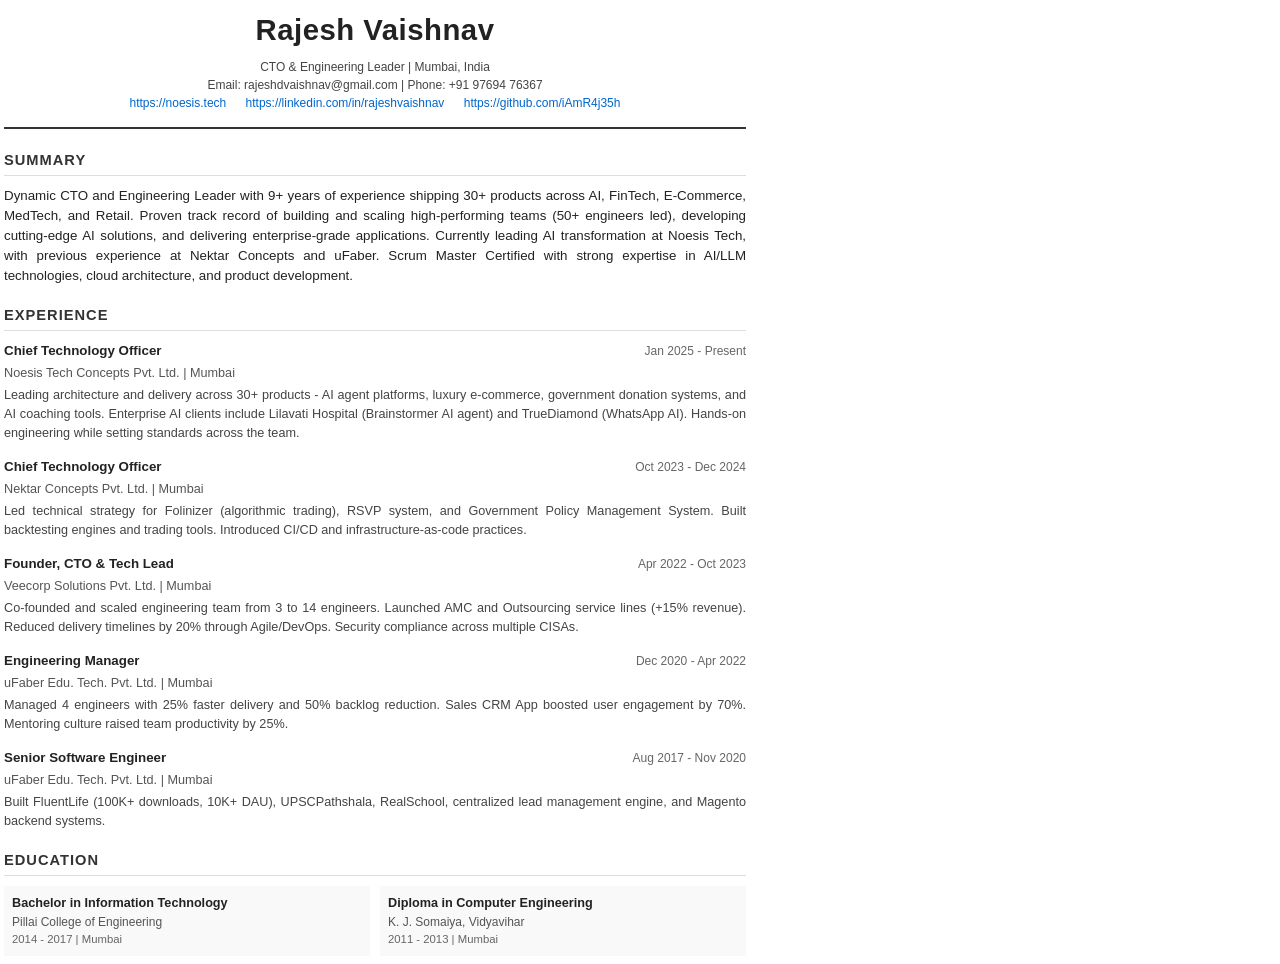
==== resume.html @ 401fa094 "Remove duplicate entries and Key Achievements" ====
<!DOCTYPE html>
<html lang="en">
<head>
  <meta charset="UTF-8">
  <meta name="viewport" content="width=device-width, initial-scale=1.0">
  <title>Rajesh Vaishnav - Resume</title>
  <style>
    @page { margin: 30px; padding: 0; }
    * { margin: 0; padding: 0; box-sizing: border-box; }
    html { margin: 0; padding: 0; }
    body { font-family: 'Segoe UI', Tahoma, Geneva, Verdana, sans-serif; font-size: 10pt; line-height: 1.5; color: #222; max-width: 750px; margin: 0; padding: 8px 4px; background: #fff; }
    
    .header { text-align: center; margin-bottom: 20px; padding-bottom: 15px; border-bottom: 2px solid #333; }
    h1 { font-size: 22pt; font-weight: 700; margin-bottom: 6px; letter-spacing: 0.5px; }
    .header p { font-size: 9pt; color: #444; }
    .header .links a { color: #0066cc; text-decoration: none; margin: 0 8px; }
    .header .links a:hover { text-decoration: underline; }
    
    h2 { font-size: 11pt; font-weight: 700; margin: 18px 0 10px; text-transform: uppercase; letter-spacing: 1px; border-bottom: 1px solid #ddd; padding-bottom: 4px; color: #333; }
    
    .summary { font-size: 10pt; text-align: justify; margin-bottom: 15px; }
    
    .achievements { margin-bottom: 15px; }
    .achievements ul { columns: 2; column-gap: 30px; list-style: none; padding-left: 0; }
    .achievements li { font-size: 9pt; margin-bottom: 4px; padding-left: 14px; position: relative; }
    .achievements li:before { content: "•"; position: absolute; left: 0; color: #333; }
    
    .job { margin-bottom: 14px; }
    .job-header { display: flex; justify-content: space-between; align-items: baseline; margin-bottom: 3px; }
    .job-title { font-weight: 600; font-size: 10pt; }
    .job-company { font-size: 9.5pt; color: #555; }
    .job-date { font-size: 9pt; color: #666; }
    .job-description { font-size: 9.5pt; color: #444; text-align: justify; }
    
    .skills-grid { display: grid; grid-template-columns: 1fr 1fr; gap: 8px 20px; }
    .skill-category { font-weight: 600; font-size: 9.5pt; color: #333; }
    .skill-tags { font-size: 9pt; color: #555; }
    
    .project { margin-bottom: 10px; padding: 8px; background: #f9f9f9; border-left: 3px solid #333; }
    .project-name { font-weight: 600; font-size: 10pt; }
    .project-type { font-size: 8.5pt; color: #666; margin-left: 5px; }
    .project-desc { font-size: 9pt; color: #444; margin-top: 3px; }
    
    .education { display: grid; grid-template-columns: 1fr 1fr; gap: 10px; }
    .edu-item { padding: 8px; background: #f9f9f9; }
    .edu-title { font-weight: 600; font-size: 9.5pt; }
    .edu-college { font-size: 9pt; color: #555; }
    .edu-date { font-size: 8.5pt; color: #666; }
  </style>
</head>
<body>

  <div class="header">
    <h1>Rajesh Vaishnav</h1>
    <p>CTO & Engineering Leader | Mumbai, India</p>
    <p>Email: rajeshdvaishnav@gmail.com | Phone: +91 97694 76367</p>
    <p class="links">
      <a href="https://noesis.tech/">https://noesis.tech</a>
      <a href="https://linkedin.com/in/rajeshvaishnav">https://linkedin.com/in/rajeshvaishnav</a>
      <a href="https://github.com/iAmR4j35h">https://github.com/iAmR4j35h</a>
    </p>
  </div>

  <h2>Summary</h2>
  <p class="summary">
    Dynamic CTO and Engineering Leader with 9+ years of experience shipping 30+ products across AI, FinTech, E-Commerce, MedTech, and Retail. Proven track record of building and scaling high-performing teams (50+ engineers led), developing cutting-edge AI solutions, and delivering enterprise-grade applications. Currently leading AI transformation at Noesis Tech, with previous experience at Nektar Concepts and uFaber. Scrum Master Certified with strong expertise in AI/LLM technologies, cloud architecture, and product development.
  </p>

  <h2>Experience</h2>
  
  <div class="job">
    <div class="job-header">
      <span class="job-title">Chief Technology Officer</span>
      <span class="job-date">Jan 2025 - Present</span>
    </div>
    <div class="job-header">
      <span class="job-company">Noesis Tech Concepts Pvt. Ltd. | Mumbai</span>
    </div>
    <p class="job-description">Leading architecture and delivery across 30+ products - AI agent platforms, luxury e-commerce, government donation systems, and AI coaching tools. Enterprise AI clients include Lilavati Hospital (Brainstormer AI agent) and TrueDiamond (WhatsApp AI). Hands-on engineering while setting standards across the team.</p>
  </div>

  <div class="job">
    <div class="job-header">
      <span class="job-title">Chief Technology Officer</span>
      <span class="job-date">Oct 2023 - Dec 2024</span>
    </div>
    <div class="job-header">
      <span class="job-company">Nektar Concepts Pvt. Ltd. | Mumbai</span>
    </div>
    <p class="job-description">Led technical strategy for Folinizer (algorithmic trading), RSVP system, and Government Policy Management System. Built backtesting engines and trading tools. Introduced CI/CD and infrastructure-as-code practices.</p>
  </div>

  <div class="job">
    <div class="job-header">
      <span class="job-title">Founder, CTO & Tech Lead</span>
      <span class="job-date">Apr 2022 - Oct 2023</span>
    </div>
    <div class="job-header">
      <span class="job-company">Veecorp Solutions Pvt. Ltd. | Mumbai</span>
    </div>
    <p class="job-description">Co-founded and scaled engineering team from 3 to 14 engineers. Launched AMC and Outsourcing service lines (+15% revenue). Reduced delivery timelines by 20% through Agile/DevOps. Security compliance across multiple CISAs.</p>
  </div>

  <div class="job">
    <div class="job-header">
      <span class="job-title">Engineering Manager</span>
      <span class="job-date">Dec 2020 - Apr 2022</span>
    </div>
    <div class="job-header">
      <span class="job-company">uFaber Edu. Tech. Pvt. Ltd. | Mumbai</span>
    </div>
    <p class="job-description">Managed 4 engineers with 25% faster delivery and 50% backlog reduction. Sales CRM App boosted user engagement by 70%. Mentoring culture raised team productivity by 25%.</p>
  </div>

  <div class="job">
    <div class="job-header">
      <span class="job-title">Senior Software Engineer</span>
      <span class="job-date">Aug 2017 - Nov 2020</span>
    </div>
    <div class="job-header">
      <span class="job-company">uFaber Edu. Tech. Pvt. Ltd. | Mumbai</span>
    </div>
    <p class="job-description">Built FluentLife (100K+ downloads, 10K+ DAU), UPSCPathshala, RealSchool, centralized lead management engine, and Magento backend systems.</p>
  </div>

  <h2>Education</h2>
  <div class="education">
    <div class="edu-item">
      <p class="edu-title">Bachelor in Information Technology</p>
      <p class="edu-college">Pillai College of Engineering</p>
      <p class="edu-date">2014 - 2017 | Mumbai</p>
    </div>
    <div class="edu-item">
      <p class="edu-title">Diploma in Computer Engineering</p>
      <p class="edu-college">K. J. Somaiya, Vidyavihar</p>
      <p class="edu-date">2011 - 2013 | Mumbai</p>
    </div>
  </div>

</body>
</html>
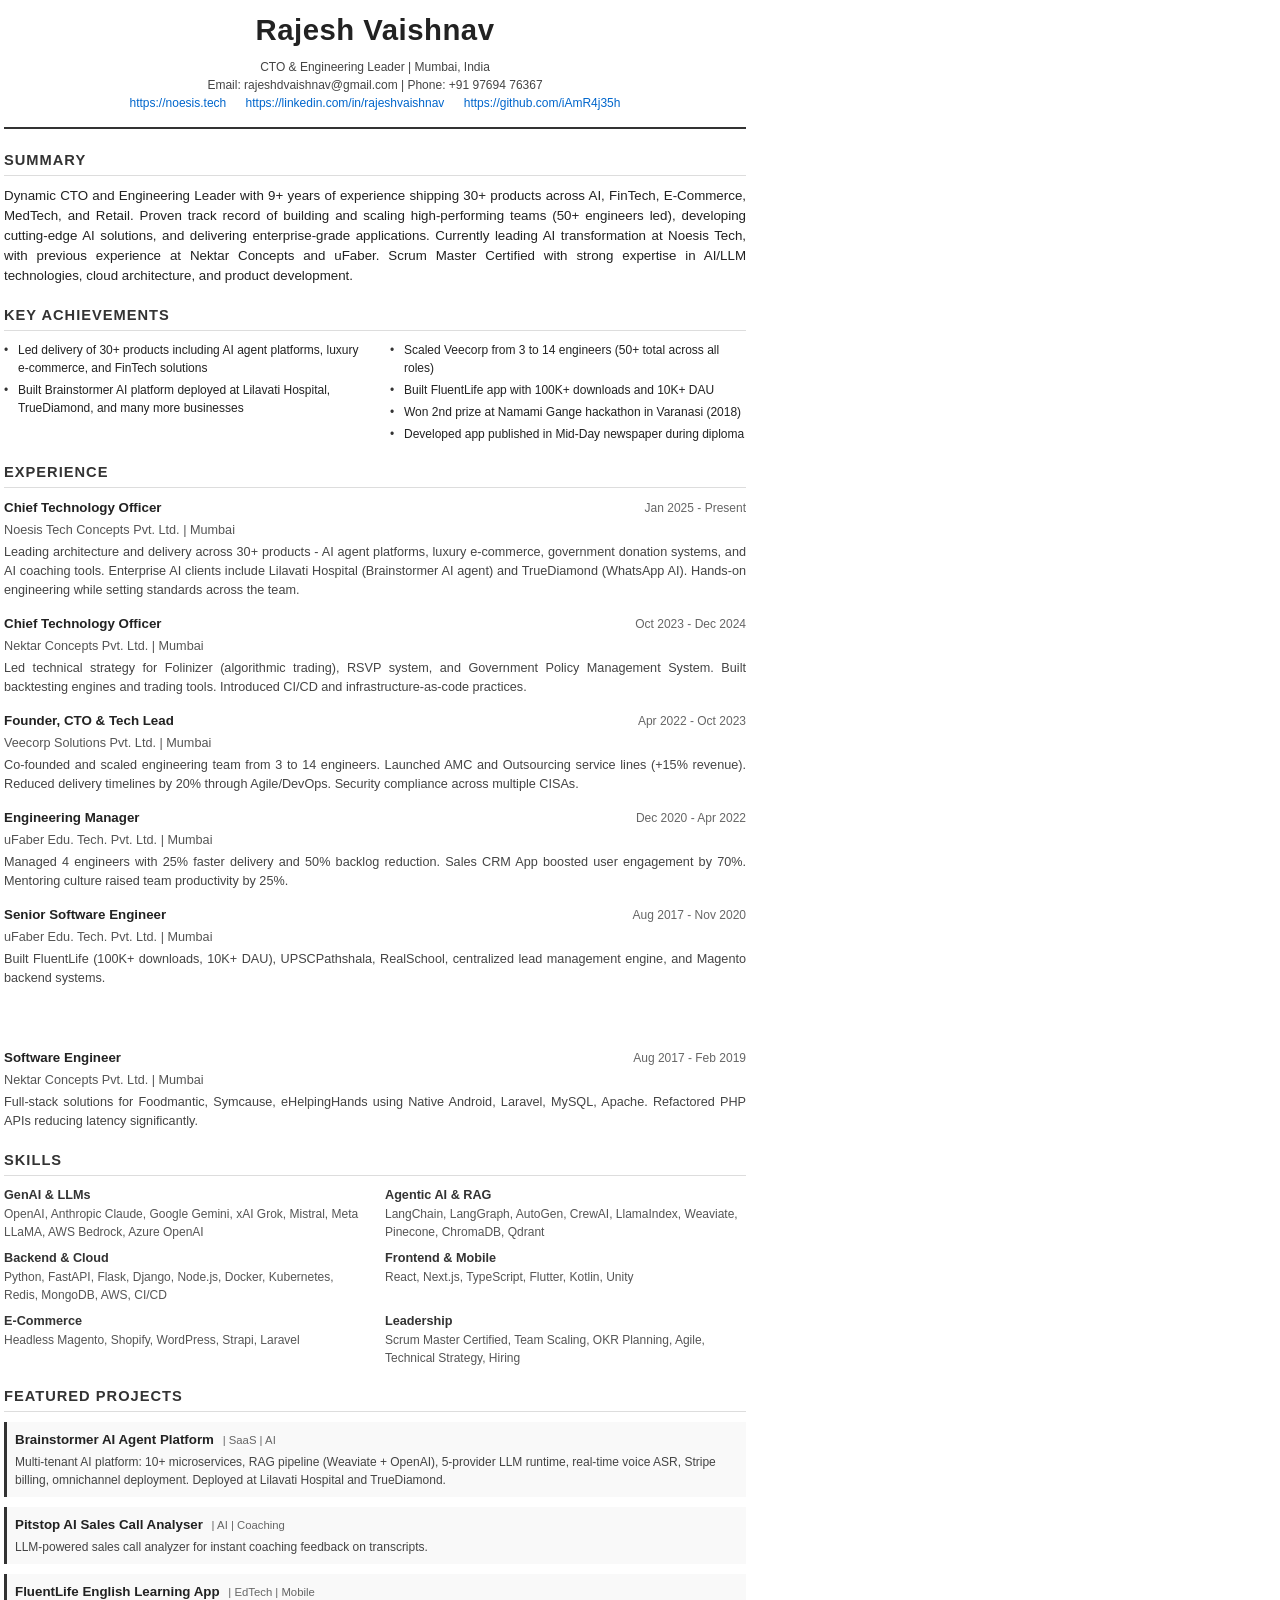
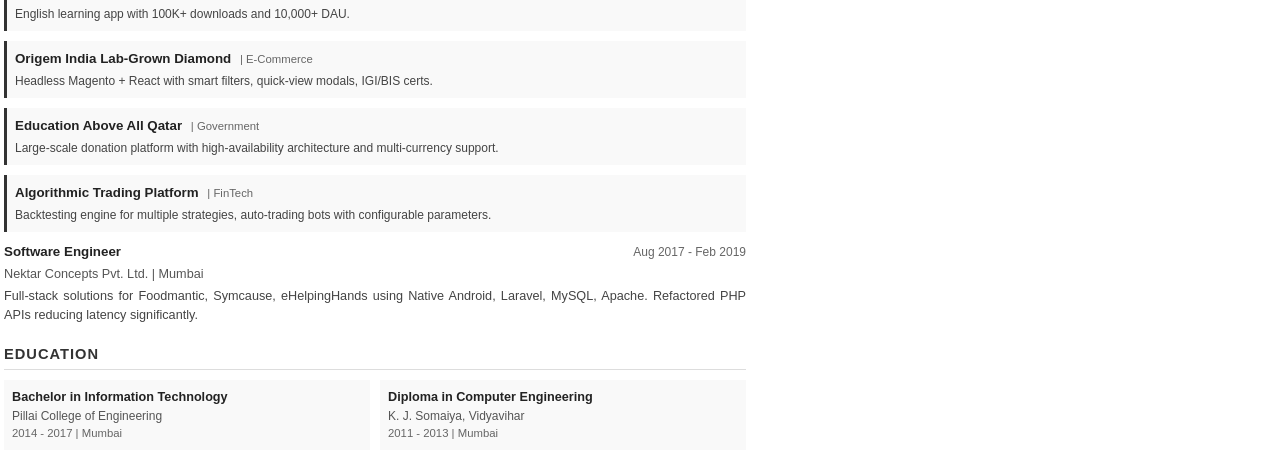
==== commit d2fb93fc: "Revert "Remove duplicate entries and Key Achievements" This reverts commit 401fa094bc71a4e6cba7a0ea6" ====
--- a/resume.html
+++ b/resume.html
@@ -66,6 +66,18 @@
     Dynamic CTO and Engineering Leader with 9+ years of experience shipping 30+ products across AI, FinTech, E-Commerce, MedTech, and Retail. Proven track record of building and scaling high-performing teams (50+ engineers led), developing cutting-edge AI solutions, and delivering enterprise-grade applications. Currently leading AI transformation at Noesis Tech, with previous experience at Nektar Concepts and uFaber. Scrum Master Certified with strong expertise in AI/LLM technologies, cloud architecture, and product development.
   </p>
 
+  <h2>Key Achievements</h2>
+  <div class="achievements">
+    <ul>
+      <li>Led delivery of 30+ products including AI agent platforms, luxury e-commerce, and FinTech solutions</li>
+      <li>Built Brainstormer AI platform deployed at Lilavati Hospital, TrueDiamond, and many more businesses</li>
+      <li>Scaled Veecorp from 3 to 14 engineers (50+ total across all roles)</li>
+      <li>Built FluentLife app with 100K+ downloads and 10K+ DAU</li>
+      <li>Won 2nd prize at Namami Gange hackathon in Varanasi (2018)</li>
+      <li>Developed app published in Mid-Day newspaper during diploma</li>
+    </ul>
+  </div>
+
   <h2>Experience</h2>
   
   <div class="job">
@@ -121,6 +133,94 @@
       <span class="job-company">uFaber Edu. Tech. Pvt. Ltd. | Mumbai</span>
     </div>
     <p class="job-description">Built FluentLife (100K+ downloads, 10K+ DAU), UPSCPathshala, RealSchool, centralized lead management engine, and Magento backend systems.</p>
+  </div>
+
+  <div class="job" style="margin-top: 60px;">
+    <div class="job-header">
+      <span class="job-title">Software Engineer</span>
+      <span class="job-date">Aug 2017 - Feb 2019</span>
+    </div>
+    <div class="job-header">
+      <span class="job-company">Nektar Concepts Pvt. Ltd. | Mumbai</span>
+    </div>
+    <p class="job-description">Full-stack solutions for Foodmantic, Symcause, eHelpingHands using Native Android, Laravel, MySQL, Apache. Refactored PHP APIs reducing latency significantly.</p>
+  </div>
+
+  <h2>Skills</h2>
+  <div class="skills-grid">
+    <div>
+      <p class="skill-category">GenAI & LLMs</p>
+      <p class="skill-tags">OpenAI, Anthropic Claude, Google Gemini, xAI Grok, Mistral, Meta LLaMA, AWS Bedrock, Azure OpenAI</p>
+    </div>
+    <div>
+      <p class="skill-category">Agentic AI & RAG</p>
+      <p class="skill-tags">LangChain, LangGraph, AutoGen, CrewAI, LlamaIndex, Weaviate, Pinecone, ChromaDB, Qdrant</p>
+    </div>
+    <div>
+      <p class="skill-category">Backend & Cloud</p>
+      <p class="skill-tags">Python, FastAPI, Flask, Django, Node.js, Docker, Kubernetes, Redis, MongoDB, AWS, CI/CD</p>
+    </div>
+    <div>
+      <p class="skill-category">Frontend & Mobile</p>
+      <p class="skill-tags">React, Next.js, TypeScript, Flutter, Kotlin, Unity</p>
+    </div>
+    <div>
+      <p class="skill-category">E-Commerce</p>
+      <p class="skill-tags">Headless Magento, Shopify, WordPress, Strapi, Laravel</p>
+    </div>
+    <div>
+      <p class="skill-category">Leadership</p>
+      <p class="skill-tags">Scrum Master Certified, Team Scaling, OKR Planning, Agile, Technical Strategy, Hiring</p>
+    </div>
+  </div>
+
+  <h2>Featured Projects</h2>
+  
+  <div class="project">
+    <span class="project-name">Brainstormer AI Agent Platform</span>
+    <span class="project-type">| SaaS | AI</span>
+    <p class="project-desc">Multi-tenant AI platform: 10+ microservices, RAG pipeline (Weaviate + OpenAI), 5-provider LLM runtime, real-time voice ASR, Stripe billing, omnichannel deployment. Deployed at Lilavati Hospital and TrueDiamond.</p>
+  </div>
+
+  <div class="project">
+    <span class="project-name">Pitstop AI Sales Call Analyser</span>
+    <span class="project-type">| AI | Coaching</span>
+    <p class="project-desc">LLM-powered sales call analyzer for instant coaching feedback on transcripts.</p>
+  </div>
+
+  <div class="project">
+    <span class="project-name">FluentLife English Learning App</span>
+    <span class="project-type">| EdTech | Mobile</span>
+    <p class="project-desc">English learning app with 100K+ downloads and 10,000+ DAU.</p>
+  </div>
+
+  <div class="project">
+    <span class="project-name">Origem India Lab-Grown Diamond</span>
+    <span class="project-type">| E-Commerce</span>
+    <p class="project-desc">Headless Magento + React with smart filters, quick-view modals, IGI/BIS certs.</p>
+  </div>
+
+  <div class="project">
+    <span class="project-name">Education Above All Qatar</span>
+    <span class="project-type">| Government</span>
+    <p class="project-desc">Large-scale donation platform with high-availability architecture and multi-currency support.</p>
+  </div>
+
+  <div class="project">
+    <span class="project-name">Algorithmic Trading Platform</span>
+    <span class="project-type">| FinTech</span>
+    <p class="project-desc">Backtesting engine for multiple strategies, auto-trading bots with configurable parameters.</p>
+  </div>
+
+  <div class="job">
+    <div class="job-header">
+      <span class="job-title">Software Engineer</span>
+      <span class="job-date">Aug 2017 - Feb 2019</span>
+    </div>
+    <div class="job-header">
+      <span class="job-company">Nektar Concepts Pvt. Ltd. | Mumbai</span>
+    </div>
+    <p class="job-description">Full-stack solutions for Foodmantic, Symcause, eHelpingHands using Native Android, Laravel, MySQL, Apache. Refactored PHP APIs reducing latency significantly.</p>
   </div>
 
   <h2>Education</h2>
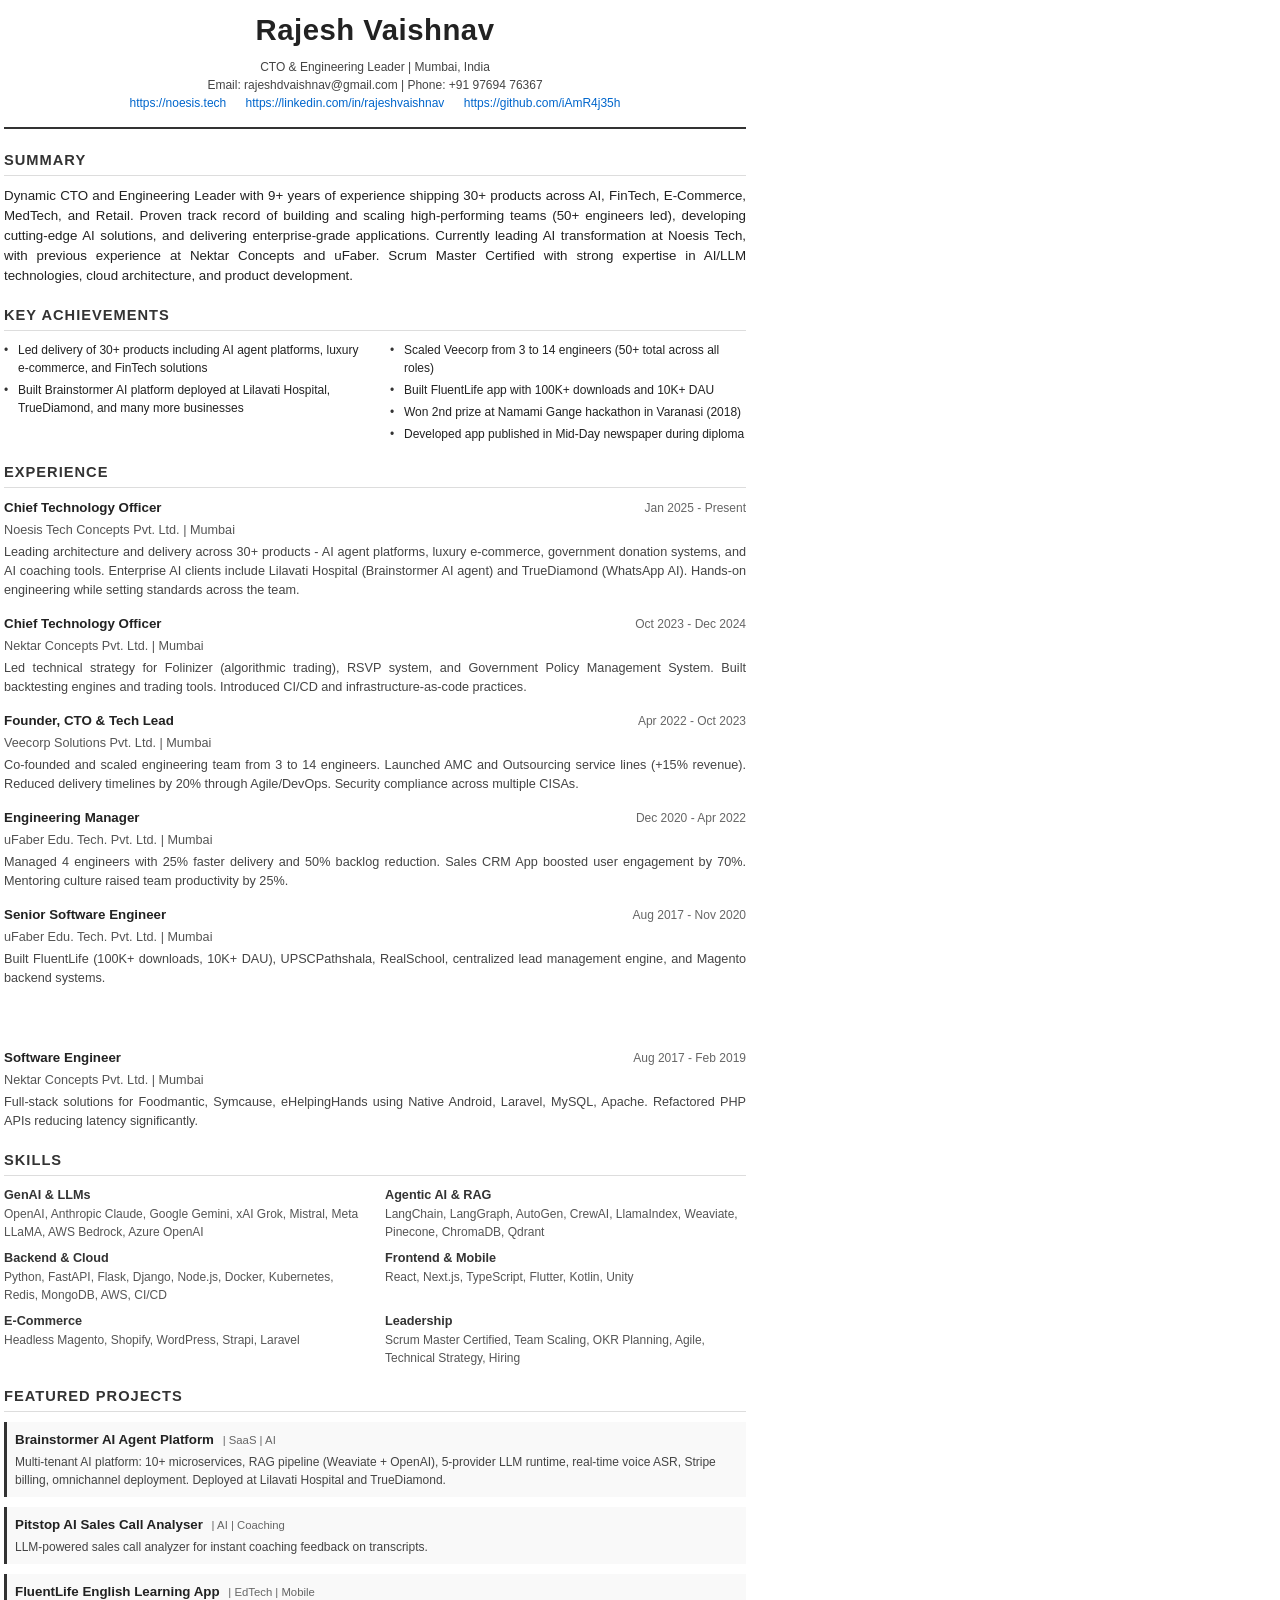
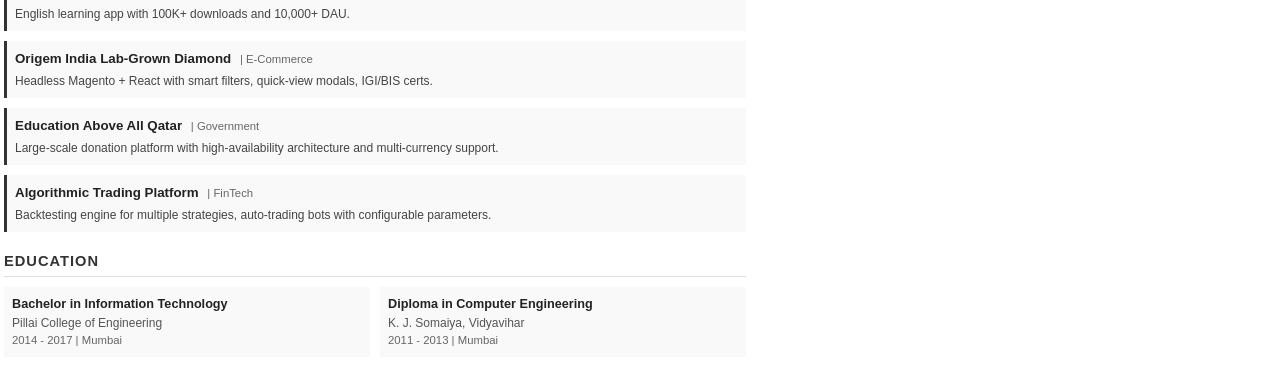
==== commit a45e5631: "Remove duplicate Software Engineer entry after projects" ====
--- a/resume.html
+++ b/resume.html
@@ -212,17 +212,6 @@
     <p class="project-desc">Backtesting engine for multiple strategies, auto-trading bots with configurable parameters.</p>
   </div>
 
-  <div class="job">
-    <div class="job-header">
-      <span class="job-title">Software Engineer</span>
-      <span class="job-date">Aug 2017 - Feb 2019</span>
-    </div>
-    <div class="job-header">
-      <span class="job-company">Nektar Concepts Pvt. Ltd. | Mumbai</span>
-    </div>
-    <p class="job-description">Full-stack solutions for Foodmantic, Symcause, eHelpingHands using Native Android, Laravel, MySQL, Apache. Refactored PHP APIs reducing latency significantly.</p>
-  </div>
-
   <h2>Education</h2>
   <div class="education">
     <div class="edu-item">
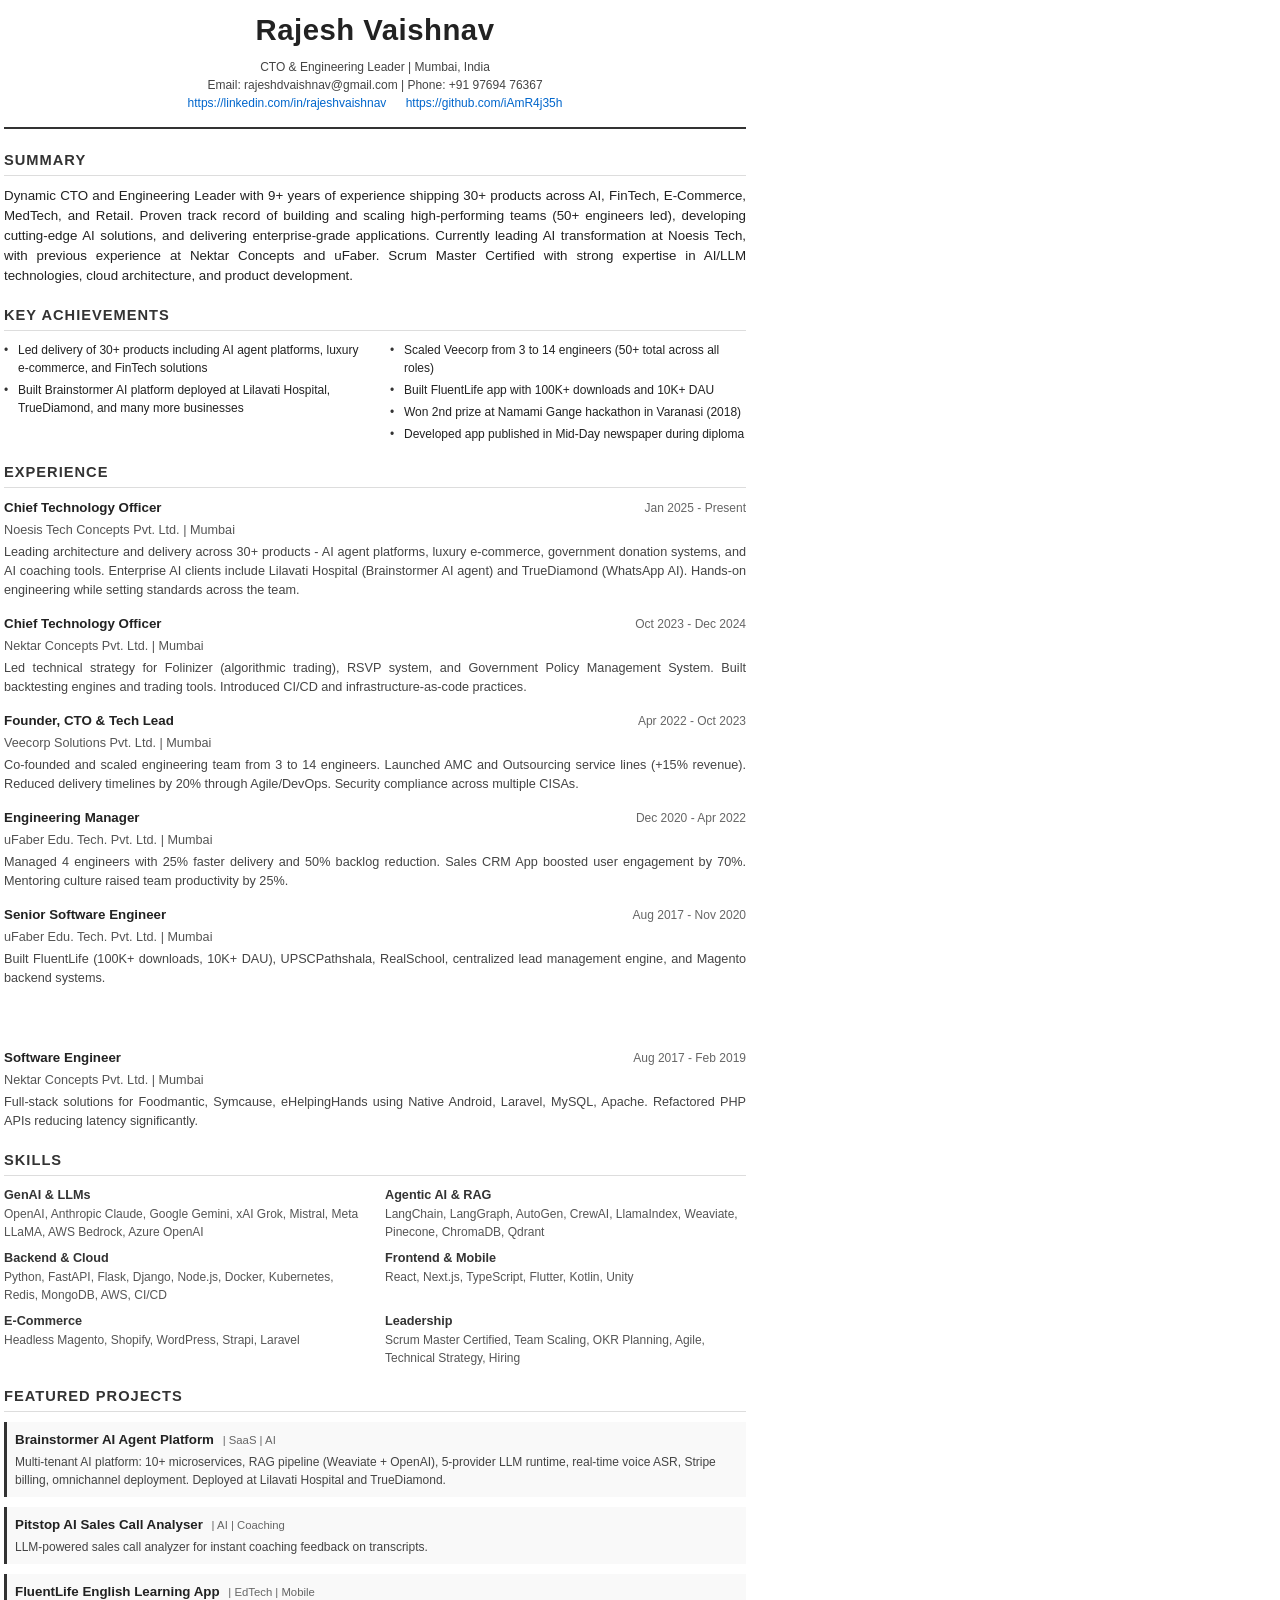
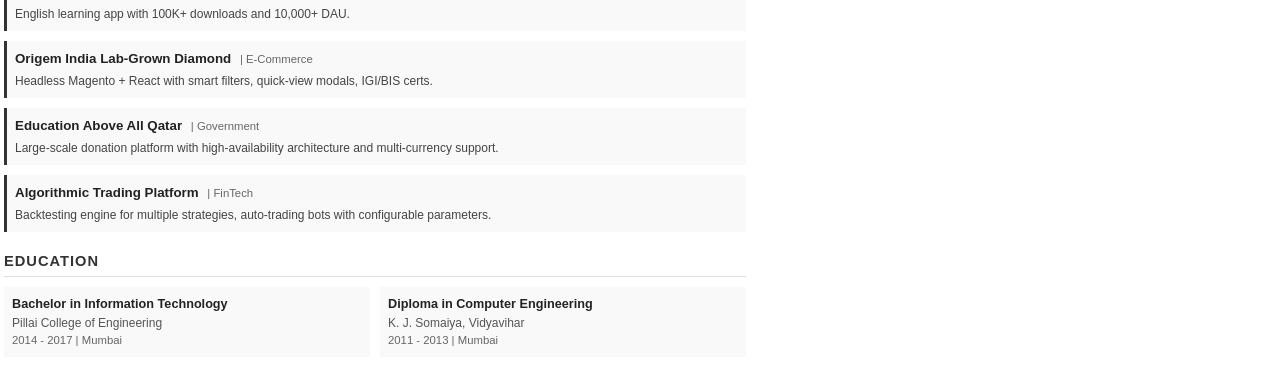
==== commit 2961f9ca: "Remove noesis.tech from header" ====
--- a/resume.html
+++ b/resume.html
@@ -55,7 +55,6 @@
     <p>CTO & Engineering Leader | Mumbai, India</p>
     <p>Email: rajeshdvaishnav@gmail.com | Phone: +91 97694 76367</p>
     <p class="links">
-      <a href="https://noesis.tech/">https://noesis.tech</a>
       <a href="https://linkedin.com/in/rajeshvaishnav">https://linkedin.com/in/rajeshvaishnav</a>
       <a href="https://github.com/iAmR4j35h">https://github.com/iAmR4j35h</a>
     </p>
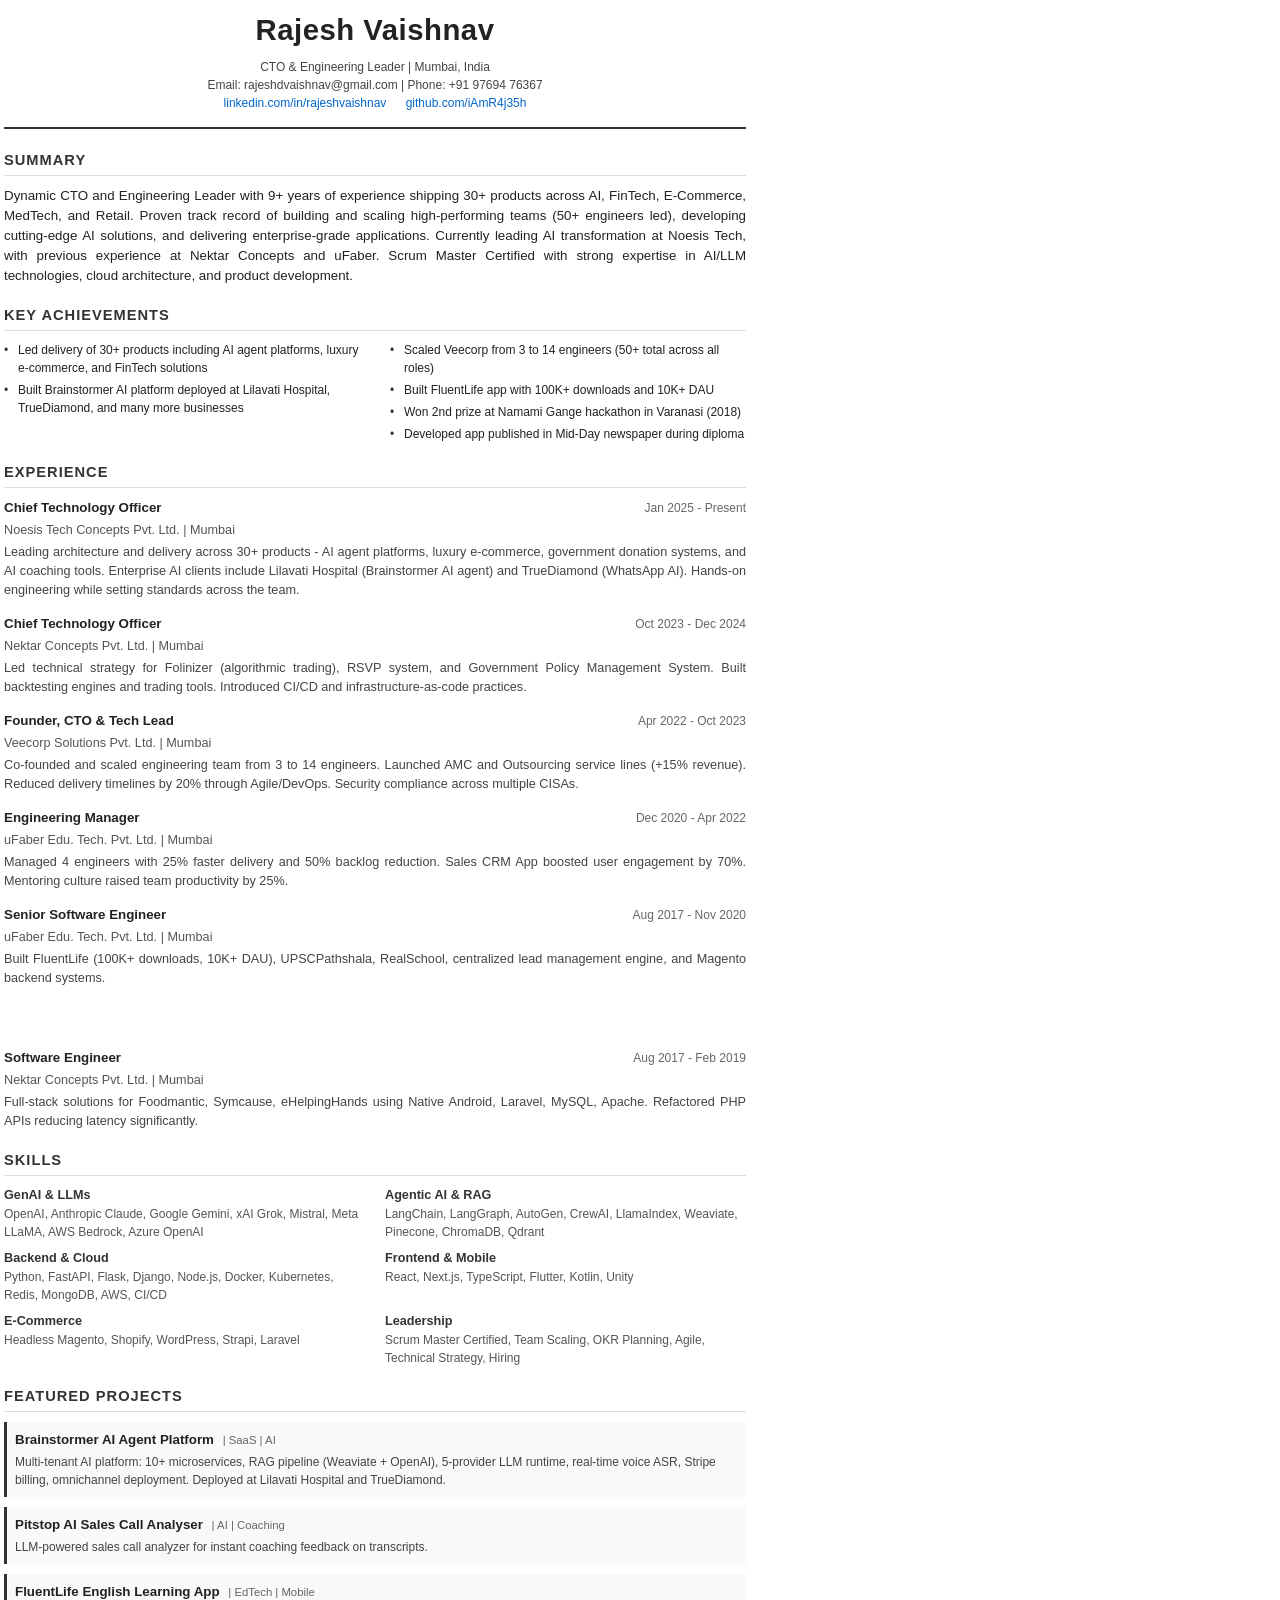
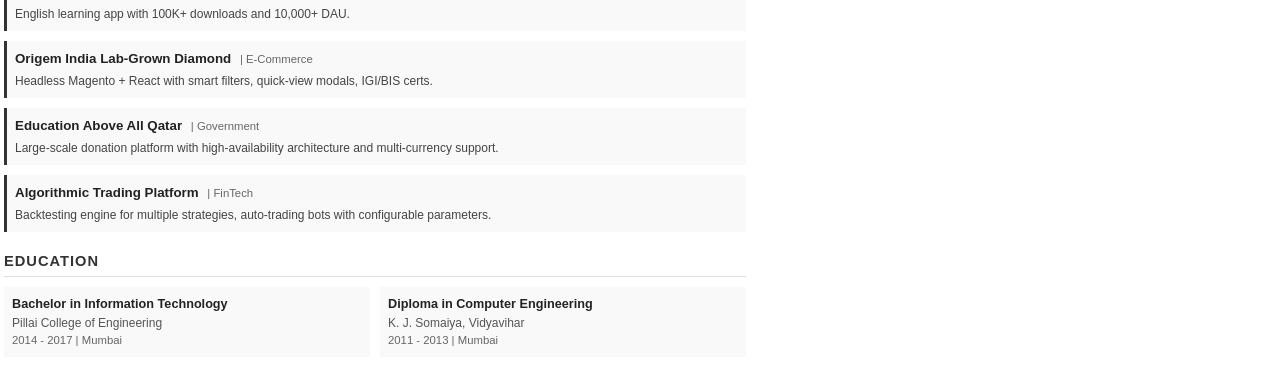
==== commit 5fc99f4e: "Remove https:// from links" ====
--- a/resume.html
+++ b/resume.html
@@ -55,8 +55,8 @@
     <p>CTO & Engineering Leader | Mumbai, India</p>
     <p>Email: rajeshdvaishnav@gmail.com | Phone: +91 97694 76367</p>
     <p class="links">
-      <a href="https://linkedin.com/in/rajeshvaishnav">https://linkedin.com/in/rajeshvaishnav</a>
-      <a href="https://github.com/iAmR4j35h">https://github.com/iAmR4j35h</a>
+      <a href="https://linkedin.com/in/rajeshvaishnav">linkedin.com/in/rajeshvaishnav</a>
+      <a href="https://github.com/iAmR4j35h">github.com/iAmR4j35h</a>
     </p>
   </div>
 
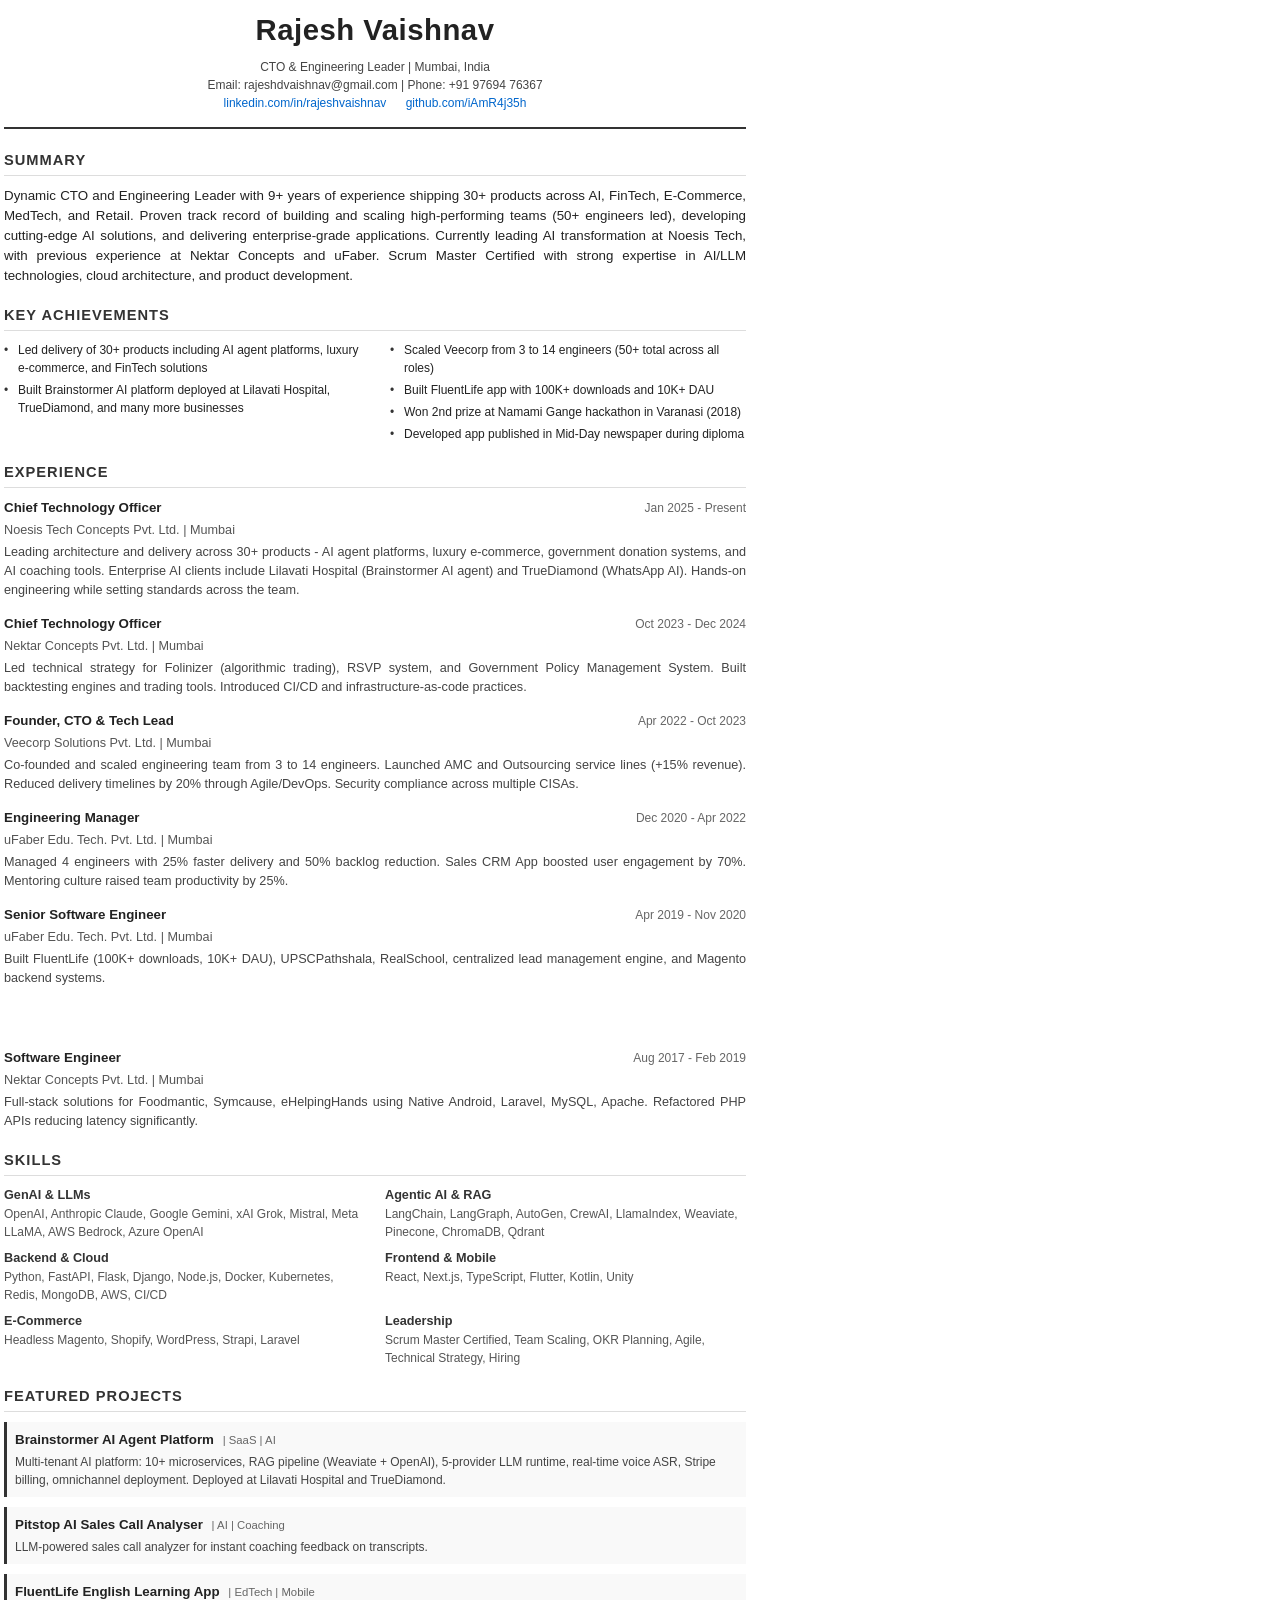
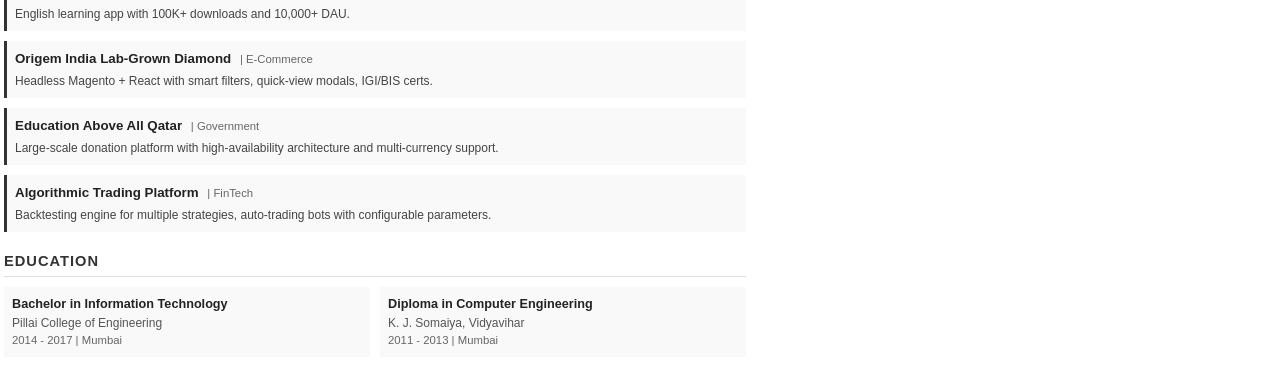
==== commit 31f82f2a: "Fix Senior Software Engineer dates to Apr 2019" ====
--- a/resume.html
+++ b/resume.html
@@ -126,7 +126,7 @@
   <div class="job">
     <div class="job-header">
       <span class="job-title">Senior Software Engineer</span>
-      <span class="job-date">Aug 2017 - Nov 2020</span>
+      <span class="job-date">Apr 2019 - Nov 2020</span>
     </div>
     <div class="job-header">
       <span class="job-company">uFaber Edu. Tech. Pvt. Ltd. | Mumbai</span>
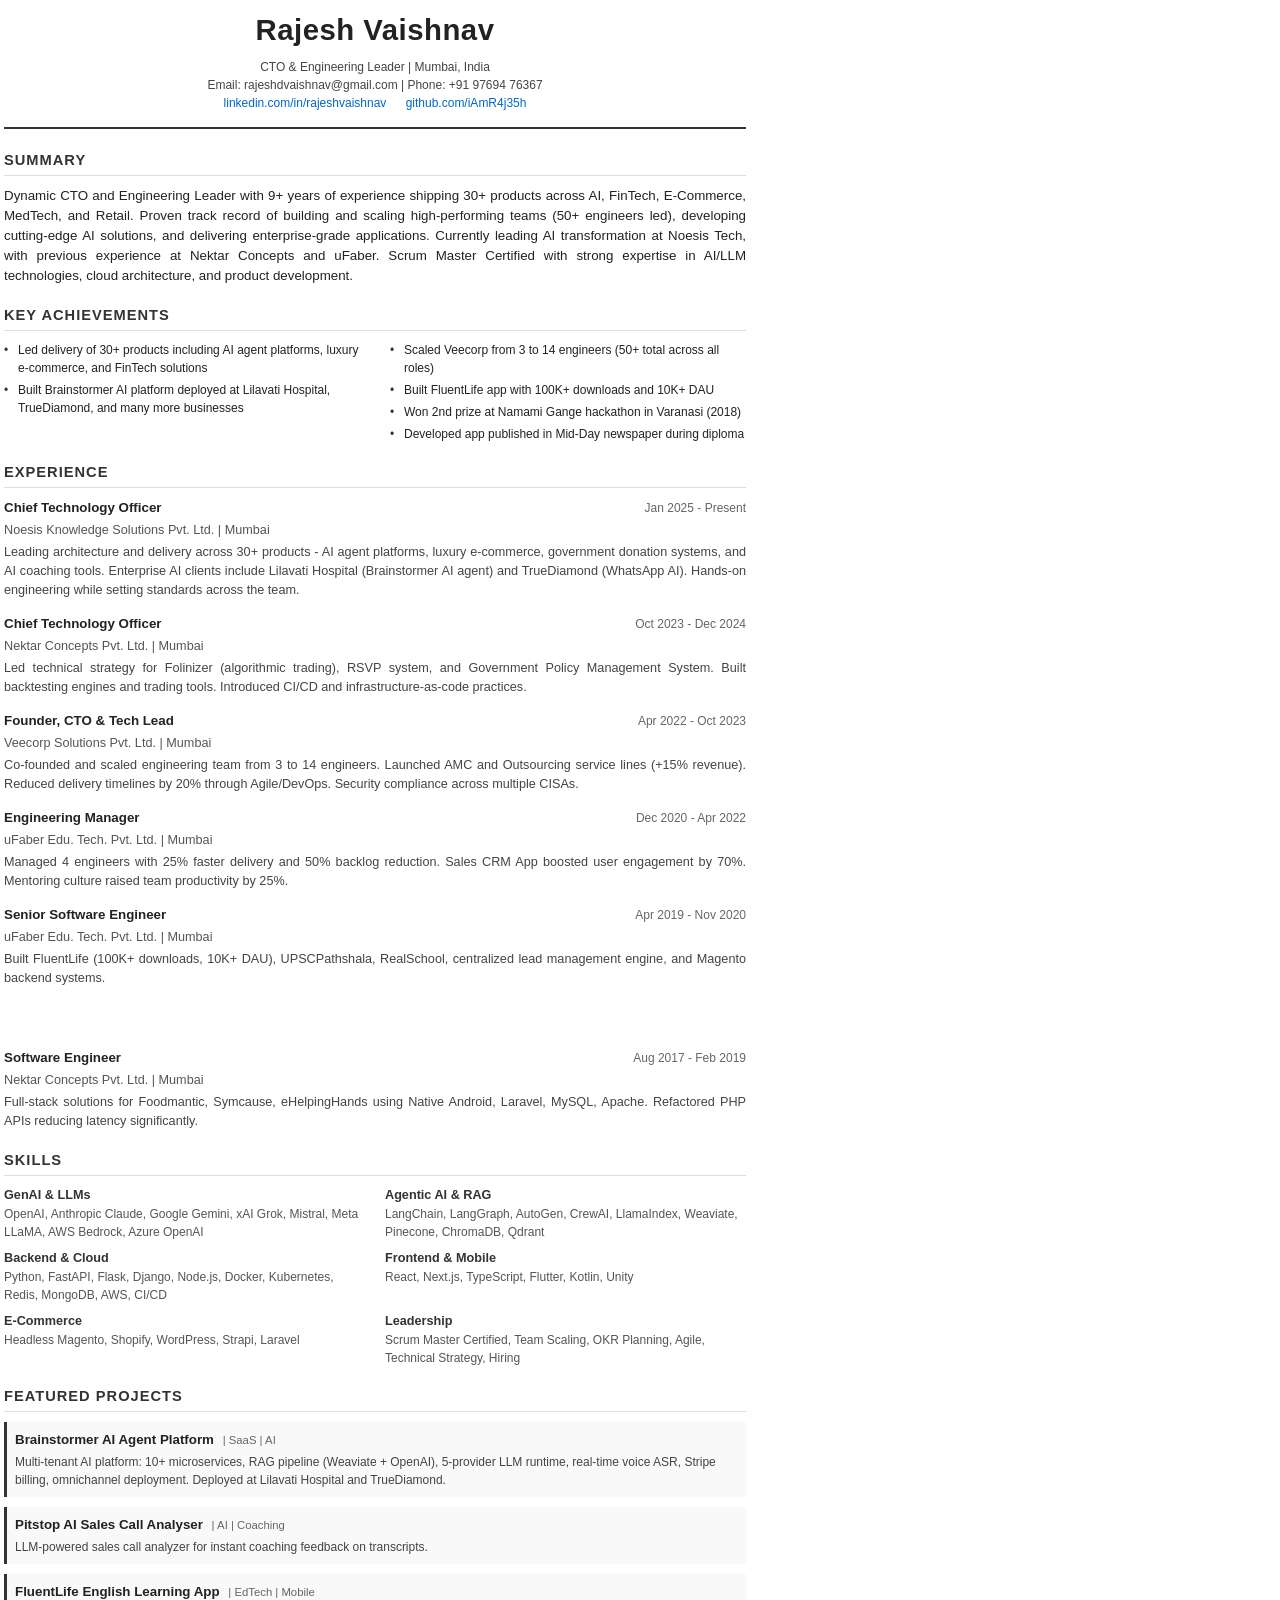
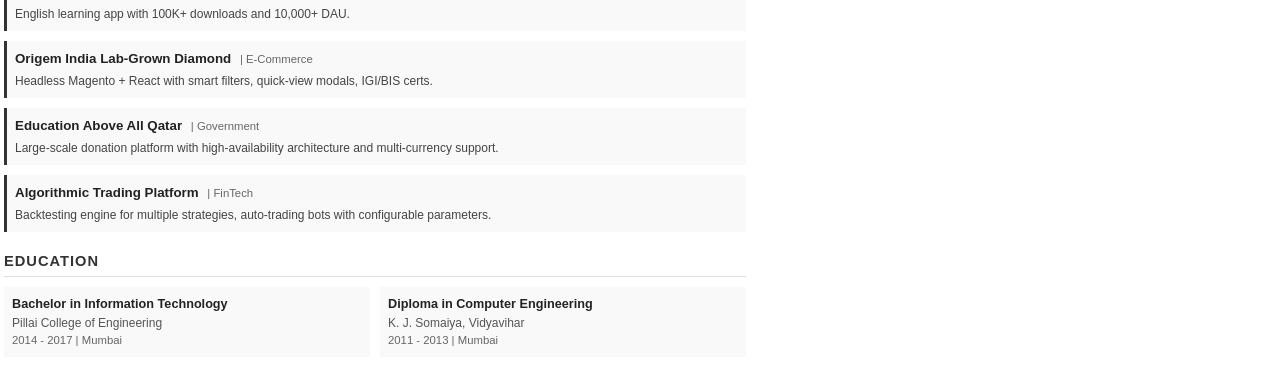
==== commit 0d583df4: "Update Noesis company name to Knowledge Solutions Corrected company name from "Noesis Tech Concepts " ====
--- a/resume.html
+++ b/resume.html
@@ -85,7 +85,7 @@
       <span class="job-date">Jan 2025 - Present</span>
     </div>
     <div class="job-header">
-      <span class="job-company">Noesis Tech Concepts Pvt. Ltd. | Mumbai</span>
+      <span class="job-company">Noesis Knowledge Solutions Pvt. Ltd. | Mumbai</span>
     </div>
     <p class="job-description">Leading architecture and delivery across 30+ products - AI agent platforms, luxury e-commerce, government donation systems, and AI coaching tools. Enterprise AI clients include Lilavati Hospital (Brainstormer AI agent) and TrueDiamond (WhatsApp AI). Hands-on engineering while setting standards across the team.</p>
   </div>
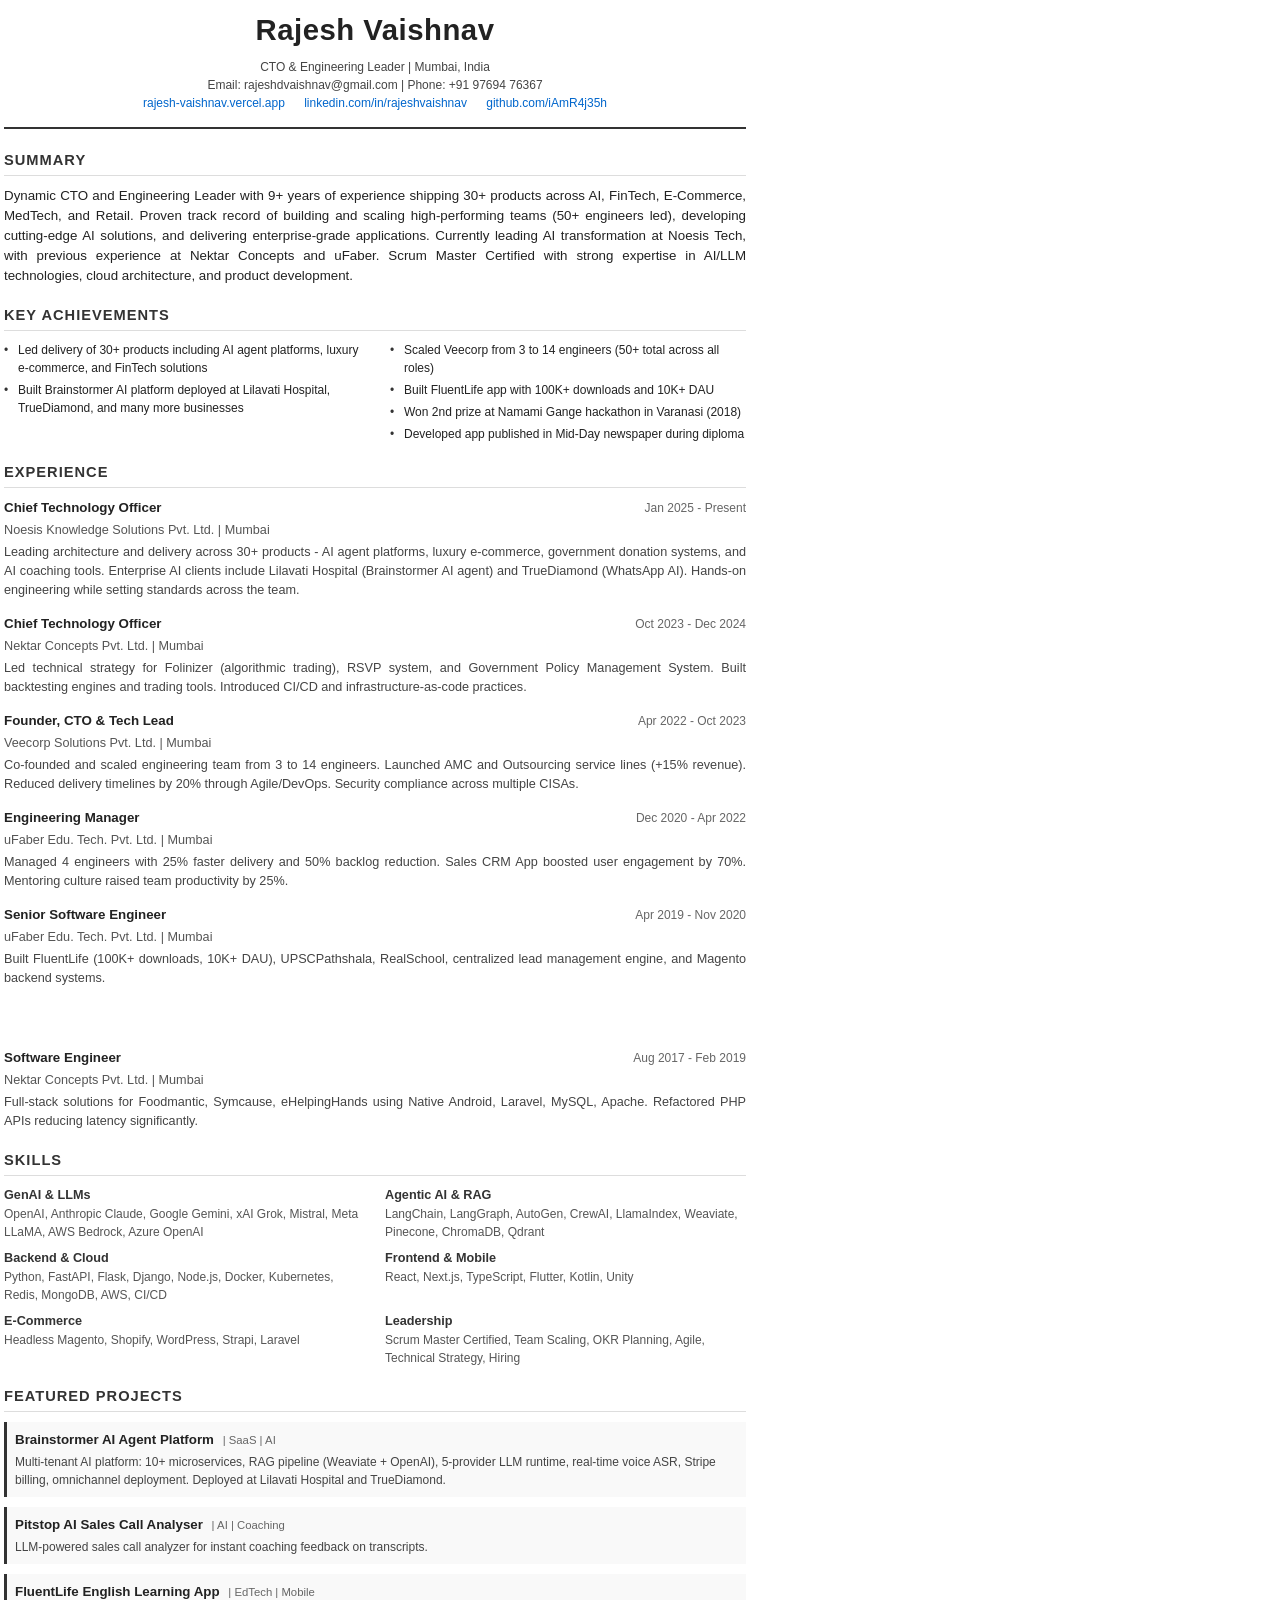
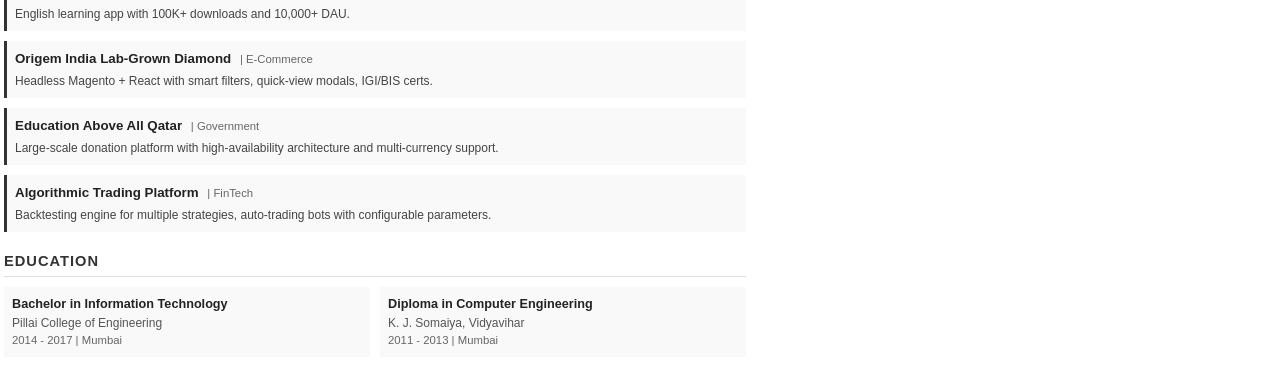
==== commit 0c6189c6: "Add brand design theme CSS" ====
--- a/resume.html
+++ b/resume.html
@@ -55,6 +55,7 @@
     <p>CTO & Engineering Leader | Mumbai, India</p>
     <p>Email: rajeshdvaishnav@gmail.com | Phone: +91 97694 76367</p>
     <p class="links">
+      <a href="https://rajesh-vaishnav.vercel.app">rajesh-vaishnav.vercel.app</a>
       <a href="https://linkedin.com/in/rajeshvaishnav">linkedin.com/in/rajeshvaishnav</a>
       <a href="https://github.com/iAmR4j35h">github.com/iAmR4j35h</a>
     </p>
